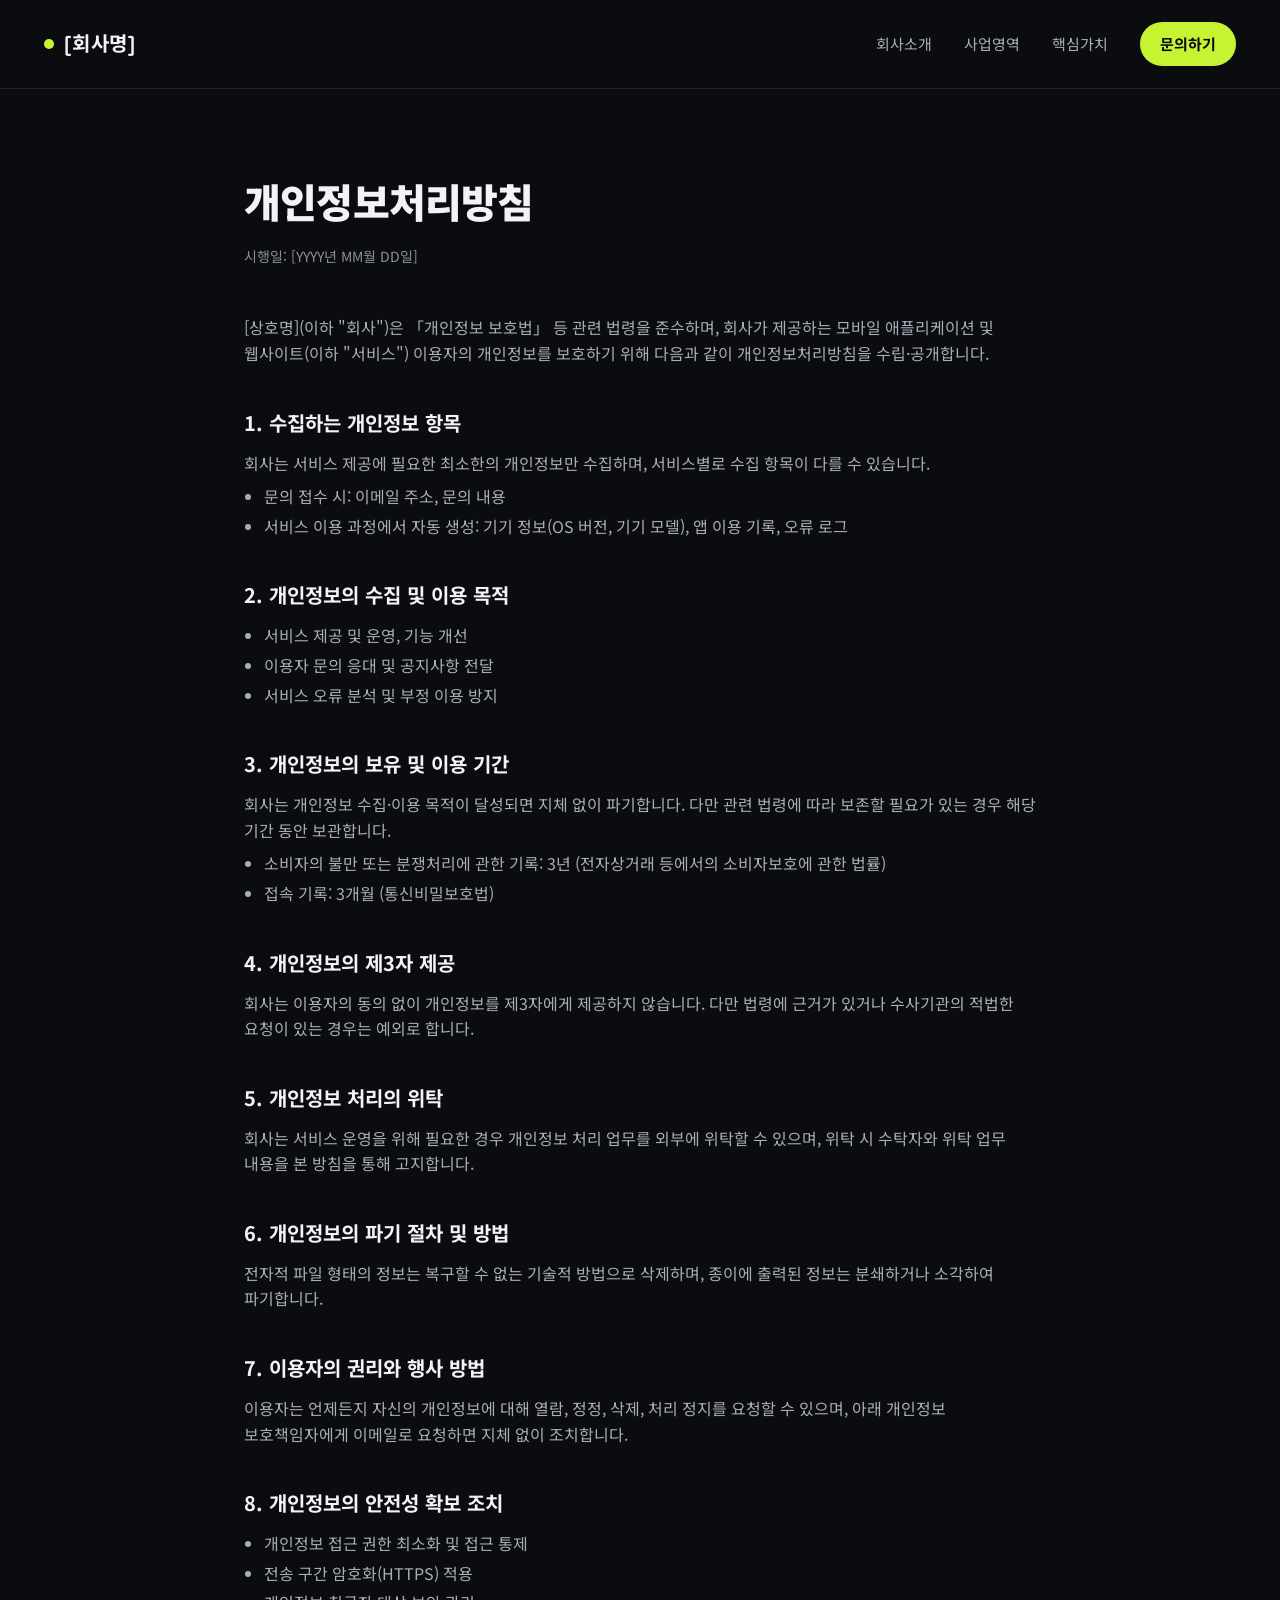
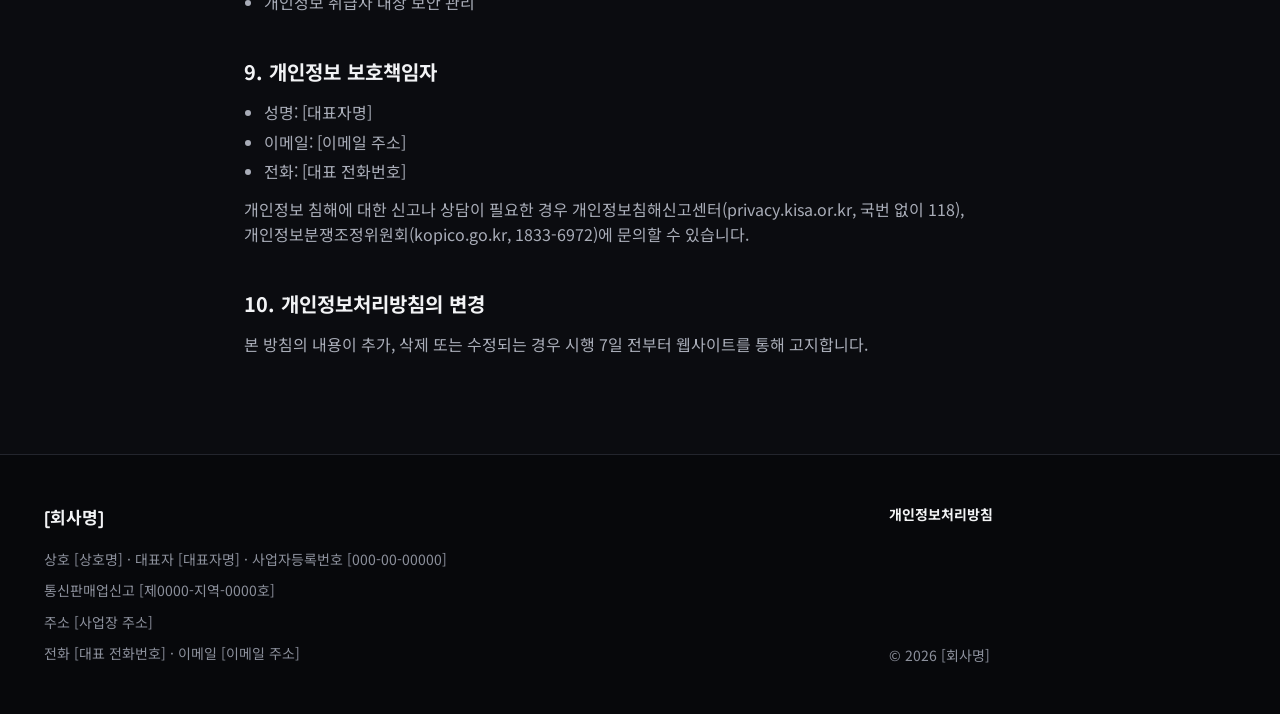
==== privacy.html @ 9ccec217 "Add company homepage for GitHub Pages Co-Authored-By: Claude Opus 5.5 <noreply@anthropic.com>" ====
<!doctype html>
<html lang="ko">
<head>
  <meta charset="utf-8">
  <meta name="viewport" content="width=device-width, initial-scale=1">
  <title>개인정보처리방침 | [회사명]</title>
  <meta name="description" content="[회사명] 개인정보처리방침">
  <link rel="icon" href="assets/favicon.svg" type="image/svg+xml">
  <link rel="preconnect" href="https://fonts.googleapis.com">
  <link rel="preconnect" href="https://fonts.gstatic.com" crossorigin>
  <link href="https://fonts.googleapis.com/css2?family=Noto+Sans+KR:wght@400;500;700;900&family=Space+Grotesk:wght@500;700&display=swap" rel="stylesheet">
  <link rel="stylesheet" href="assets/css/style.css">
</head>
<body>

<header class="site-header">
  <div class="container">
    <a href="index.html" class="logo"><span class="logo-dot" aria-hidden="true"></span>[회사명]</a>
    <nav class="nav" aria-label="주요 메뉴">
      <a href="index.html#about">회사소개</a>
      <a href="index.html#business">사업영역</a>
      <a href="index.html#values">핵심가치</a>
      <a href="index.html#contact" class="btn-pill">문의하기</a>
    </nav>
  </div>
</header>

<main class="policy">
  <div class="container">
    <h1>개인정보처리방침</h1>
    <p class="updated">시행일: [YYYY년 MM월 DD일]</p>

    <p>[상호명](이하 "회사")은 「개인정보 보호법」 등 관련 법령을 준수하며, 회사가 제공하는 모바일 애플리케이션 및 웹사이트(이하 "서비스") 이용자의 개인정보를 보호하기 위해 다음과 같이 개인정보처리방침을 수립·공개합니다.</p>

    <h2>1. 수집하는 개인정보 항목</h2>
    <p>회사는 서비스 제공에 필요한 최소한의 개인정보만 수집하며, 서비스별로 수집 항목이 다를 수 있습니다.</p>
    <ul>
      <li>문의 접수 시: 이메일 주소, 문의 내용</li>
      <li>서비스 이용 과정에서 자동 생성: 기기 정보(OS 버전, 기기 모델), 앱 이용 기록, 오류 로그</li>
    </ul>

    <h2>2. 개인정보의 수집 및 이용 목적</h2>
    <ul>
      <li>서비스 제공 및 운영, 기능 개선</li>
      <li>이용자 문의 응대 및 공지사항 전달</li>
      <li>서비스 오류 분석 및 부정 이용 방지</li>
    </ul>

    <h2>3. 개인정보의 보유 및 이용 기간</h2>
    <p>회사는 개인정보 수집·이용 목적이 달성되면 지체 없이 파기합니다. 다만 관련 법령에 따라 보존할 필요가 있는 경우 해당 기간 동안 보관합니다.</p>
    <ul>
      <li>소비자의 불만 또는 분쟁처리에 관한 기록: 3년 (전자상거래 등에서의 소비자보호에 관한 법률)</li>
      <li>접속 기록: 3개월 (통신비밀보호법)</li>
    </ul>

    <h2>4. 개인정보의 제3자 제공</h2>
    <p>회사는 이용자의 동의 없이 개인정보를 제3자에게 제공하지 않습니다. 다만 법령에 근거가 있거나 수사기관의 적법한 요청이 있는 경우는 예외로 합니다.</p>

    <h2>5. 개인정보 처리의 위탁</h2>
    <p>회사는 서비스 운영을 위해 필요한 경우 개인정보 처리 업무를 외부에 위탁할 수 있으며, 위탁 시 수탁자와 위탁 업무 내용을 본 방침을 통해 고지합니다.</p>

    <h2>6. 개인정보의 파기 절차 및 방법</h2>
    <p>전자적 파일 형태의 정보는 복구할 수 없는 기술적 방법으로 삭제하며, 종이에 출력된 정보는 분쇄하거나 소각하여 파기합니다.</p>

    <h2>7. 이용자의 권리와 행사 방법</h2>
    <p>이용자는 언제든지 자신의 개인정보에 대해 열람, 정정, 삭제, 처리 정지를 요청할 수 있으며, 아래 개인정보 보호책임자에게 이메일로 요청하면 지체 없이 조치합니다.</p>

    <h2>8. 개인정보의 안전성 확보 조치</h2>
    <ul>
      <li>개인정보 접근 권한 최소화 및 접근 통제</li>
      <li>전송 구간 암호화(HTTPS) 적용</li>
      <li>개인정보 취급자 대상 보안 관리</li>
    </ul>

    <h2>9. 개인정보 보호책임자</h2>
    <ul>
      <li>성명: [대표자명]</li>
      <li>이메일: [이메일 주소]</li>
      <li>전화: [대표 전화번호]</li>
    </ul>
    <p style="margin-top: 12px">개인정보 침해에 대한 신고나 상담이 필요한 경우 개인정보침해신고센터(privacy.kisa.or.kr, 국번 없이 118), 개인정보분쟁조정위원회(kopico.go.kr, 1833-6972)에 문의할 수 있습니다.</p>

    <h2>10. 개인정보처리방침의 변경</h2>
    <p>본 방침의 내용이 추가, 삭제 또는 수정되는 경우 시행 7일 전부터 웹사이트를 통해 고지합니다.</p>
  </div>
</main>

<footer class="site-footer">
  <div class="container">
    <div class="footer-info">
      <strong>[회사명]</strong>
      <span>상호 [상호명] · 대표자 [대표자명] · 사업자등록번호 [000-00-00000]</span>
      <span>통신판매업신고 [제0000-지역-0000호]</span>
      <span>주소 [사업장 주소]</span>
      <span>전화 [대표 전화번호] · 이메일 [이메일 주소]</span>
    </div>
    <div class="footer-links">
      <a href="privacy.html" class="strong">개인정보처리방침</a>
      <span class="copy">© 2026 [회사명]</span>
    </div>
  </div>
</footer>

</body>
</html>
---- assets/css/style.css ----
:root {
  --bg: #0B0C10;
  --bg-alt: #111218;
  --bg-deep: #07080B;
  --card: #15161C;
  --line: #23252D;
  --line-strong: #3A3D47;
  --text: #F2F3F5;
  --text-sub: #A9ADB8;
  --text-muted: #8C909C;
  --accent: #C6F432;
  --font-kr: 'Noto Sans KR', system-ui, sans-serif;
  --font-en: 'Space Grotesk', 'Noto Sans KR', sans-serif;
}

* { box-sizing: border-box; }

html { scroll-behavior: smooth; }

body {
  margin: 0;
  background: var(--bg);
  color: var(--text);
  font-family: var(--font-kr);
  line-height: 1.6;
  -webkit-font-smoothing: antialiased;
  word-break: keep-all;
}

a { color: var(--text); text-decoration: none; }
a:hover { color: #fff; }
a:focus-visible { outline: 2px solid var(--accent); outline-offset: 3px; }

h1, h2, h3, p { margin: 0; }

.container { max-width: 1240px; margin: 0 auto; padding: 0 24px; }

/* Header */
.site-header { border-bottom: 1px solid var(--line); }
.site-header .container {
  display: flex; flex-wrap: wrap; align-items: center; justify-content: space-between;
  gap: 16px; padding-top: 22px; padding-bottom: 22px;
}
.logo {
  display: flex; align-items: center; gap: 10px;
  font-family: var(--font-en); font-weight: 700; font-size: 20px; letter-spacing: 0.04em;
}
.logo-dot { width: 10px; height: 10px; border-radius: 999px; background: var(--accent); }
.nav { display: flex; flex-wrap: wrap; align-items: center; gap: 8px 32px; font-size: 15px; }
.nav a { color: var(--text-sub); }
.nav a:hover { color: var(--text); }
.nav .btn-pill { color: var(--bg); }

.btn-pill {
  display: inline-flex; align-items: center; min-height: 44px; padding: 10px 20px;
  border-radius: 999px; background: var(--accent); color: var(--bg); font-weight: 700;
}
.btn-pill:hover { color: var(--bg); filter: brightness(1.08); }
.btn-outline {
  display: inline-flex; align-items: center; gap: 10px; min-height: 44px; padding: 14px 24px;
  border: 1px solid var(--line-strong); border-radius: 999px; font-weight: 700; font-size: 16px;
}
.btn-outline:hover { border-color: var(--text-sub); }

/* Sections */
.section { border-top: 1px solid var(--line); }
.section-alt { background: var(--bg-alt); }
.section .container { padding-top: 96px; padding-bottom: 96px; }
.eyebrow {
  font-family: var(--font-en); font-size: 14px; letter-spacing: 0.2em; color: var(--text-muted);
}
.eyebrow-accent { color: var(--accent); }
.section-title { font-size: 40px; line-height: 1.3; font-weight: 700; letter-spacing: -0.02em; }
.split { display: flex; flex-wrap: wrap; gap: 48px; }
.split-aside { flex: 1 1 280px; min-width: 0; }
.split-main { flex: 3 1 560px; min-width: 0; }

/* Hero */
.hero .container { padding-top: 120px; padding-bottom: 96px; }
.hero .eyebrow { margin-bottom: 28px; }
.hero h1 {
  font-size: 76px; line-height: 1.15; font-weight: 900; letter-spacing: -0.03em;
  max-width: 980px; margin-bottom: 40px;
}
.hero-foot {
  display: flex; flex-wrap: wrap; justify-content: space-between; align-items: flex-end; gap: 32px;
  border-top: 1px solid var(--line); padding-top: 32px;
}
.hero-foot p { font-size: 18px; color: var(--text-sub); max-width: 520px; }

/* About */
.about-lead { font-size: 40px; line-height: 1.35; font-weight: 700; letter-spacing: -0.02em; margin-bottom: 28px; }
.about-body { font-size: 17px; color: var(--text-sub); max-width: 680px; margin-bottom: 48px; }
.info-grid {
  display: grid; grid-template-columns: repeat(2, minmax(0, 1fr));
  gap: 1px; background: var(--line); border: 1px solid var(--line);
}
.info-grid div { background: var(--bg); padding: 24px; }
.info-grid dt { font-size: 13px; color: var(--text-muted); margin-bottom: 6px; }
.info-grid dd { margin: 0; font-size: 17px; font-weight: 500; }

/* Business areas */
.area-list { list-style: none; margin: 0; padding: 0; }
.area-list li {
  display: flex; flex-wrap: wrap; align-items: center; gap: 24px;
  padding: 32px 0; border-top: 1px solid #2C2F38;
}
.area-list li:last-child { border-bottom: 1px solid #2C2F38; }
.area-icon {
  width: 72px; height: 72px; border-radius: 18px; flex: none;
  background: #1C1E26; border: 1px solid #2C2F38;
  display: inline-flex; align-items: center; justify-content: center; color: var(--accent);
}
.area-text { flex: 1 1 300px; min-width: 0; }
.area-text h3 { font-size: 24px; font-weight: 700; margin-bottom: 6px; }
.area-text p { font-size: 15px; color: var(--text-sub); }

/* Values */
.values-grid { display: grid; grid-template-columns: repeat(auto-fit, minmax(260px, 1fr)); gap: 24px; }
.value-card { background: var(--card); border: 1px solid var(--line); border-radius: 20px; padding: 36px; }
.value-card .value-num {
  font-family: var(--font-en); font-size: 56px; font-weight: 700; line-height: 1;
  color: var(--accent); margin-bottom: 40px;
}
.value-card h3 { font-size: 22px; margin-bottom: 10px; }
.value-card p { font-size: 15px; color: var(--text-sub); }

/* Contact */
.contact .container { padding-top: 112px; padding-bottom: 112px; }
.contact h2 { font-size: 56px; line-height: 1.2; font-weight: 900; letter-spacing: -0.02em; margin-bottom: 40px; }
.contact-links { display: flex; flex-wrap: wrap; gap: 16px 48px; font-size: 20px; }
.contact-links a {
  display: inline-flex; align-items: flex-end; min-height: 44px; padding-bottom: 4px;
  border-bottom: 2px solid var(--line-strong);
}
.contact-links a.primary { border-bottom-color: var(--accent); }
.contact-hours { margin-top: 24px; font-size: 15px; color: var(--text-muted); }

/* Footer */
.site-footer { border-top: 1px solid var(--line); background: var(--bg-deep); font-size: 14px; color: var(--text-muted); }
.site-footer .container {
  display: flex; flex-wrap: wrap; justify-content: space-between; gap: 32px;
  padding-top: 48px; padding-bottom: 48px;
}
.footer-info { flex: 2 1 520px; min-width: 0; display: flex; flex-direction: column; gap: 6px; line-height: 1.8; }
.footer-info strong { font-family: var(--font-en); color: var(--text); font-size: 17px; margin-bottom: 8px; }
.footer-links { flex: 1 1 200px; min-width: 0; display: flex; flex-direction: column; gap: 12px; align-items: flex-start; }
.footer-links a { color: var(--text-sub); }
.footer-links a.strong { color: var(--text); font-weight: 700; }
.footer-links .copy { margin-top: auto; }

/* Privacy policy */
.policy .container { max-width: 840px; padding-top: 80px; padding-bottom: 96px; }
.policy h1 { font-size: 40px; font-weight: 900; letter-spacing: -0.02em; margin-bottom: 12px; }
.policy .updated { color: var(--text-muted); font-size: 14px; margin-bottom: 48px; }
.policy h2 { font-size: 20px; margin: 40px 0 12px; }
.policy p, .policy li { color: var(--text-sub); font-size: 16px; }
.policy ul { padding-left: 20px; margin: 8px 0 0; }
.policy li { margin-bottom: 4px; }

@media (max-width: 720px) {
  .hero .container { padding-top: 72px; padding-bottom: 64px; }
  .hero h1 { font-size: 44px; }
  .section .container { padding-top: 64px; padding-bottom: 64px; }
  .section-title, .about-lead { font-size: 30px; }
  .contact .container { padding-top: 72px; padding-bottom: 72px; }
  .contact h2 { font-size: 38px; }
  .value-card .value-num { font-size: 44px; margin-bottom: 28px; }
  .info-grid { grid-template-columns: minmax(0, 1fr); }
}
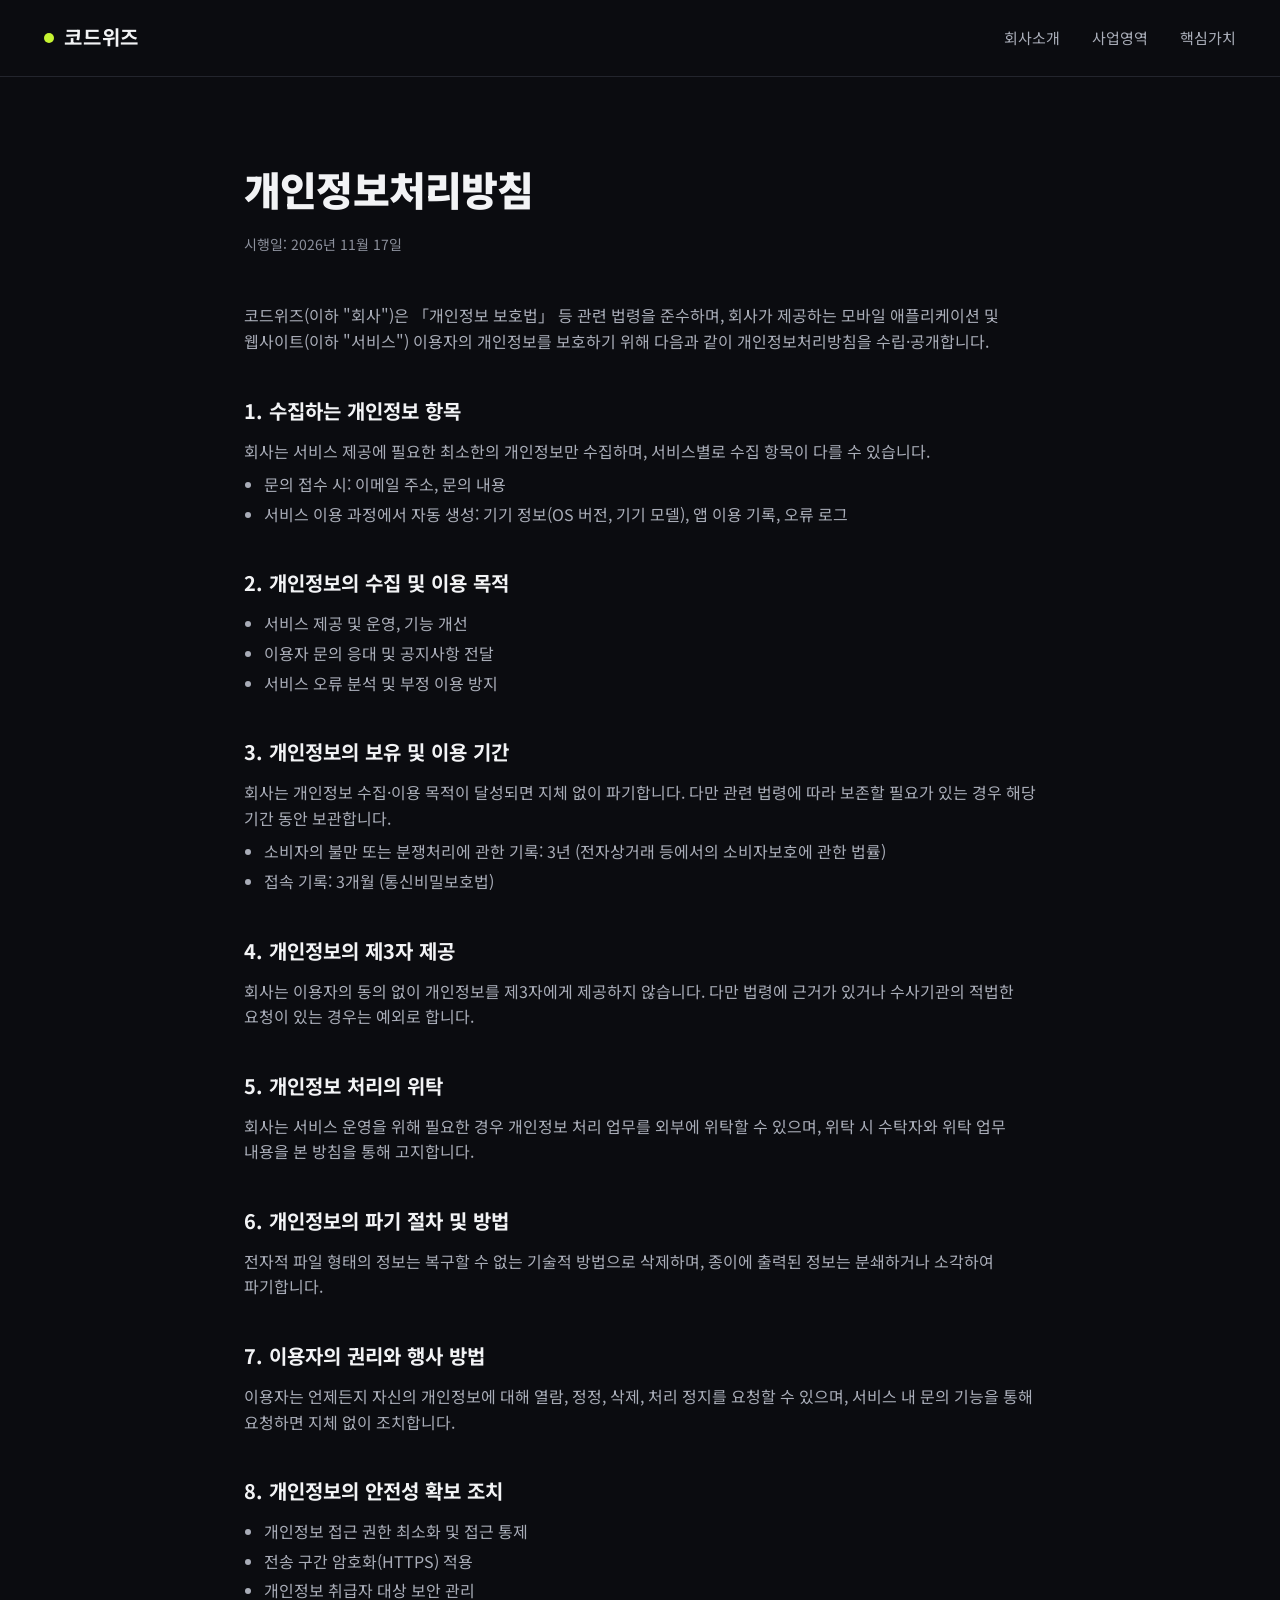
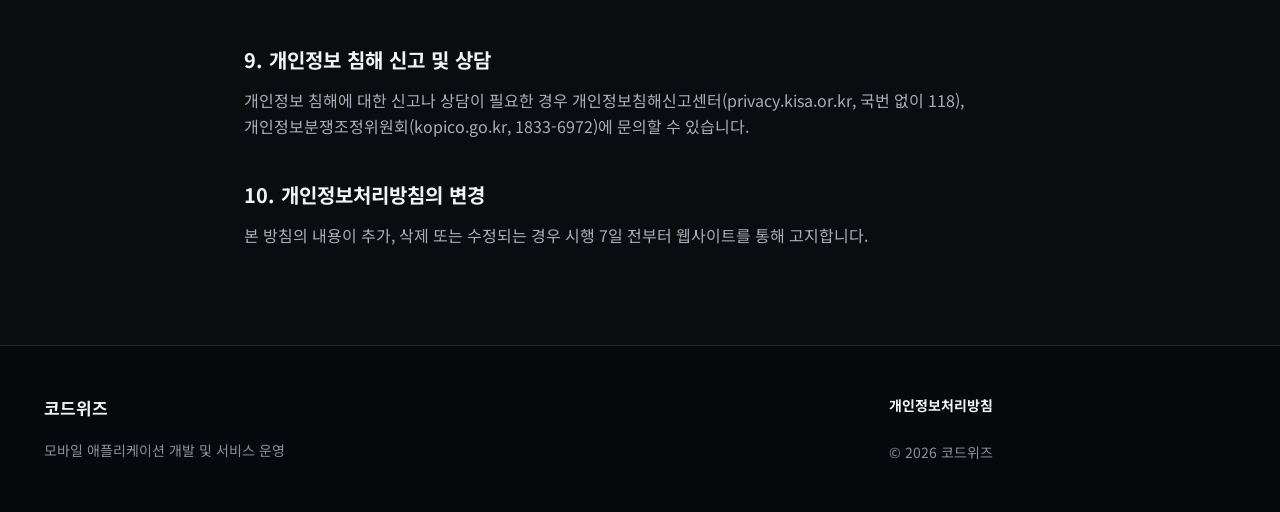
==== commit 790dba5a: "Set company name to 코드위즈 and remove business/contact details Co-Authored-By: Claude Opus 5.5 <norepl" ====
--- a/privacy.html
+++ b/privacy.html
@@ -3,8 +3,8 @@
 <head>
   <meta charset="utf-8">
   <meta name="viewport" content="width=device-width, initial-scale=1">
-  <title>개인정보처리방침 | [회사명]</title>
-  <meta name="description" content="[회사명] 개인정보처리방침">
+  <title>개인정보처리방침 | 코드위즈</title>
+  <meta name="description" content="코드위즈 개인정보처리방침">
   <link rel="icon" href="assets/favicon.svg" type="image/svg+xml">
   <link rel="preconnect" href="https://fonts.googleapis.com">
   <link rel="preconnect" href="https://fonts.gstatic.com" crossorigin>
@@ -15,12 +15,11 @@
 
 <header class="site-header">
   <div class="container">
-    <a href="index.html" class="logo"><span class="logo-dot" aria-hidden="true"></span>[회사명]</a>
+    <a href="index.html" class="logo"><span class="logo-dot" aria-hidden="true"></span>코드위즈</a>
     <nav class="nav" aria-label="주요 메뉴">
       <a href="index.html#about">회사소개</a>
       <a href="index.html#business">사업영역</a>
       <a href="index.html#values">핵심가치</a>
-      <a href="index.html#contact" class="btn-pill">문의하기</a>
     </nav>
   </div>
 </header>
@@ -28,9 +27,9 @@
 <main class="policy">
   <div class="container">
     <h1>개인정보처리방침</h1>
-    <p class="updated">시행일: [YYYY년 MM월 DD일]</p>
+    <p class="updated">시행일: 2026년 11월 17일</p>
 
-    <p>[상호명](이하 "회사")은 「개인정보 보호법」 등 관련 법령을 준수하며, 회사가 제공하는 모바일 애플리케이션 및 웹사이트(이하 "서비스") 이용자의 개인정보를 보호하기 위해 다음과 같이 개인정보처리방침을 수립·공개합니다.</p>
+    <p>코드위즈(이하 "회사")은 「개인정보 보호법」 등 관련 법령을 준수하며, 회사가 제공하는 모바일 애플리케이션 및 웹사이트(이하 "서비스") 이용자의 개인정보를 보호하기 위해 다음과 같이 개인정보처리방침을 수립·공개합니다.</p>
 
     <h2>1. 수집하는 개인정보 항목</h2>
     <p>회사는 서비스 제공에 필요한 최소한의 개인정보만 수집하며, 서비스별로 수집 항목이 다를 수 있습니다.</p>
@@ -63,7 +62,7 @@
     <p>전자적 파일 형태의 정보는 복구할 수 없는 기술적 방법으로 삭제하며, 종이에 출력된 정보는 분쇄하거나 소각하여 파기합니다.</p>
 
     <h2>7. 이용자의 권리와 행사 방법</h2>
-    <p>이용자는 언제든지 자신의 개인정보에 대해 열람, 정정, 삭제, 처리 정지를 요청할 수 있으며, 아래 개인정보 보호책임자에게 이메일로 요청하면 지체 없이 조치합니다.</p>
+    <p>이용자는 언제든지 자신의 개인정보에 대해 열람, 정정, 삭제, 처리 정지를 요청할 수 있으며, 서비스 내 문의 기능을 통해 요청하면 지체 없이 조치합니다.</p>
 
     <h2>8. 개인정보의 안전성 확보 조치</h2>
     <ul>
@@ -72,13 +71,8 @@
       <li>개인정보 취급자 대상 보안 관리</li>
     </ul>
 
-    <h2>9. 개인정보 보호책임자</h2>
-    <ul>
-      <li>성명: [대표자명]</li>
-      <li>이메일: [이메일 주소]</li>
-      <li>전화: [대표 전화번호]</li>
-    </ul>
-    <p style="margin-top: 12px">개인정보 침해에 대한 신고나 상담이 필요한 경우 개인정보침해신고센터(privacy.kisa.or.kr, 국번 없이 118), 개인정보분쟁조정위원회(kopico.go.kr, 1833-6972)에 문의할 수 있습니다.</p>
+    <h2>9. 개인정보 침해 신고 및 상담</h2>
+    <p>개인정보 침해에 대한 신고나 상담이 필요한 경우 개인정보침해신고센터(privacy.kisa.or.kr, 국번 없이 118), 개인정보분쟁조정위원회(kopico.go.kr, 1833-6972)에 문의할 수 있습니다.</p>
 
     <h2>10. 개인정보처리방침의 변경</h2>
     <p>본 방침의 내용이 추가, 삭제 또는 수정되는 경우 시행 7일 전부터 웹사이트를 통해 고지합니다.</p>
@@ -88,15 +82,12 @@
 <footer class="site-footer">
   <div class="container">
     <div class="footer-info">
-      <strong>[회사명]</strong>
-      <span>상호 [상호명] · 대표자 [대표자명] · 사업자등록번호 [000-00-00000]</span>
-      <span>통신판매업신고 [제0000-지역-0000호]</span>
-      <span>주소 [사업장 주소]</span>
-      <span>전화 [대표 전화번호] · 이메일 [이메일 주소]</span>
+      <strong>코드위즈</strong>
+      <span>모바일 애플리케이션 개발 및 서비스 운영</span>
     </div>
     <div class="footer-links">
       <a href="privacy.html" class="strong">개인정보처리방침</a>
-      <span class="copy">© 2026 [회사명]</span>
+      <span class="copy">© 2026 코드위즈</span>
     </div>
   </div>
 </footer>
--- a/assets/css/style.css
+++ b/assets/css/style.css
@@ -49,13 +49,7 @@
 .nav { display: flex; flex-wrap: wrap; align-items: center; gap: 8px 32px; font-size: 15px; }
 .nav a { color: var(--text-sub); }
 .nav a:hover { color: var(--text); }
-.nav .btn-pill { color: var(--bg); }
 
-.btn-pill {
-  display: inline-flex; align-items: center; min-height: 44px; padding: 10px 20px;
-  border-radius: 999px; background: var(--accent); color: var(--bg); font-weight: 700;
-}
-.btn-pill:hover { color: var(--bg); filter: brightness(1.08); }
 .btn-outline {
   display: inline-flex; align-items: center; gap: 10px; min-height: 44px; padding: 14px 24px;
   border: 1px solid var(--line-strong); border-radius: 999px; font-weight: 700; font-size: 16px;
@@ -125,17 +119,6 @@
 .value-card h3 { font-size: 22px; margin-bottom: 10px; }
 .value-card p { font-size: 15px; color: var(--text-sub); }
 
-/* Contact */
-.contact .container { padding-top: 112px; padding-bottom: 112px; }
-.contact h2 { font-size: 56px; line-height: 1.2; font-weight: 900; letter-spacing: -0.02em; margin-bottom: 40px; }
-.contact-links { display: flex; flex-wrap: wrap; gap: 16px 48px; font-size: 20px; }
-.contact-links a {
-  display: inline-flex; align-items: flex-end; min-height: 44px; padding-bottom: 4px;
-  border-bottom: 2px solid var(--line-strong);
-}
-.contact-links a.primary { border-bottom-color: var(--accent); }
-.contact-hours { margin-top: 24px; font-size: 15px; color: var(--text-muted); }
-
 /* Footer */
 .site-footer { border-top: 1px solid var(--line); background: var(--bg-deep); font-size: 14px; color: var(--text-muted); }
 .site-footer .container {
@@ -163,8 +146,6 @@
   .hero h1 { font-size: 44px; }
   .section .container { padding-top: 64px; padding-bottom: 64px; }
   .section-title, .about-lead { font-size: 30px; }
-  .contact .container { padding-top: 72px; padding-bottom: 72px; }
-  .contact h2 { font-size: 38px; }
   .value-card .value-num { font-size: 44px; margin-bottom: 28px; }
   .info-grid { grid-template-columns: minmax(0, 1fr); }
 }
